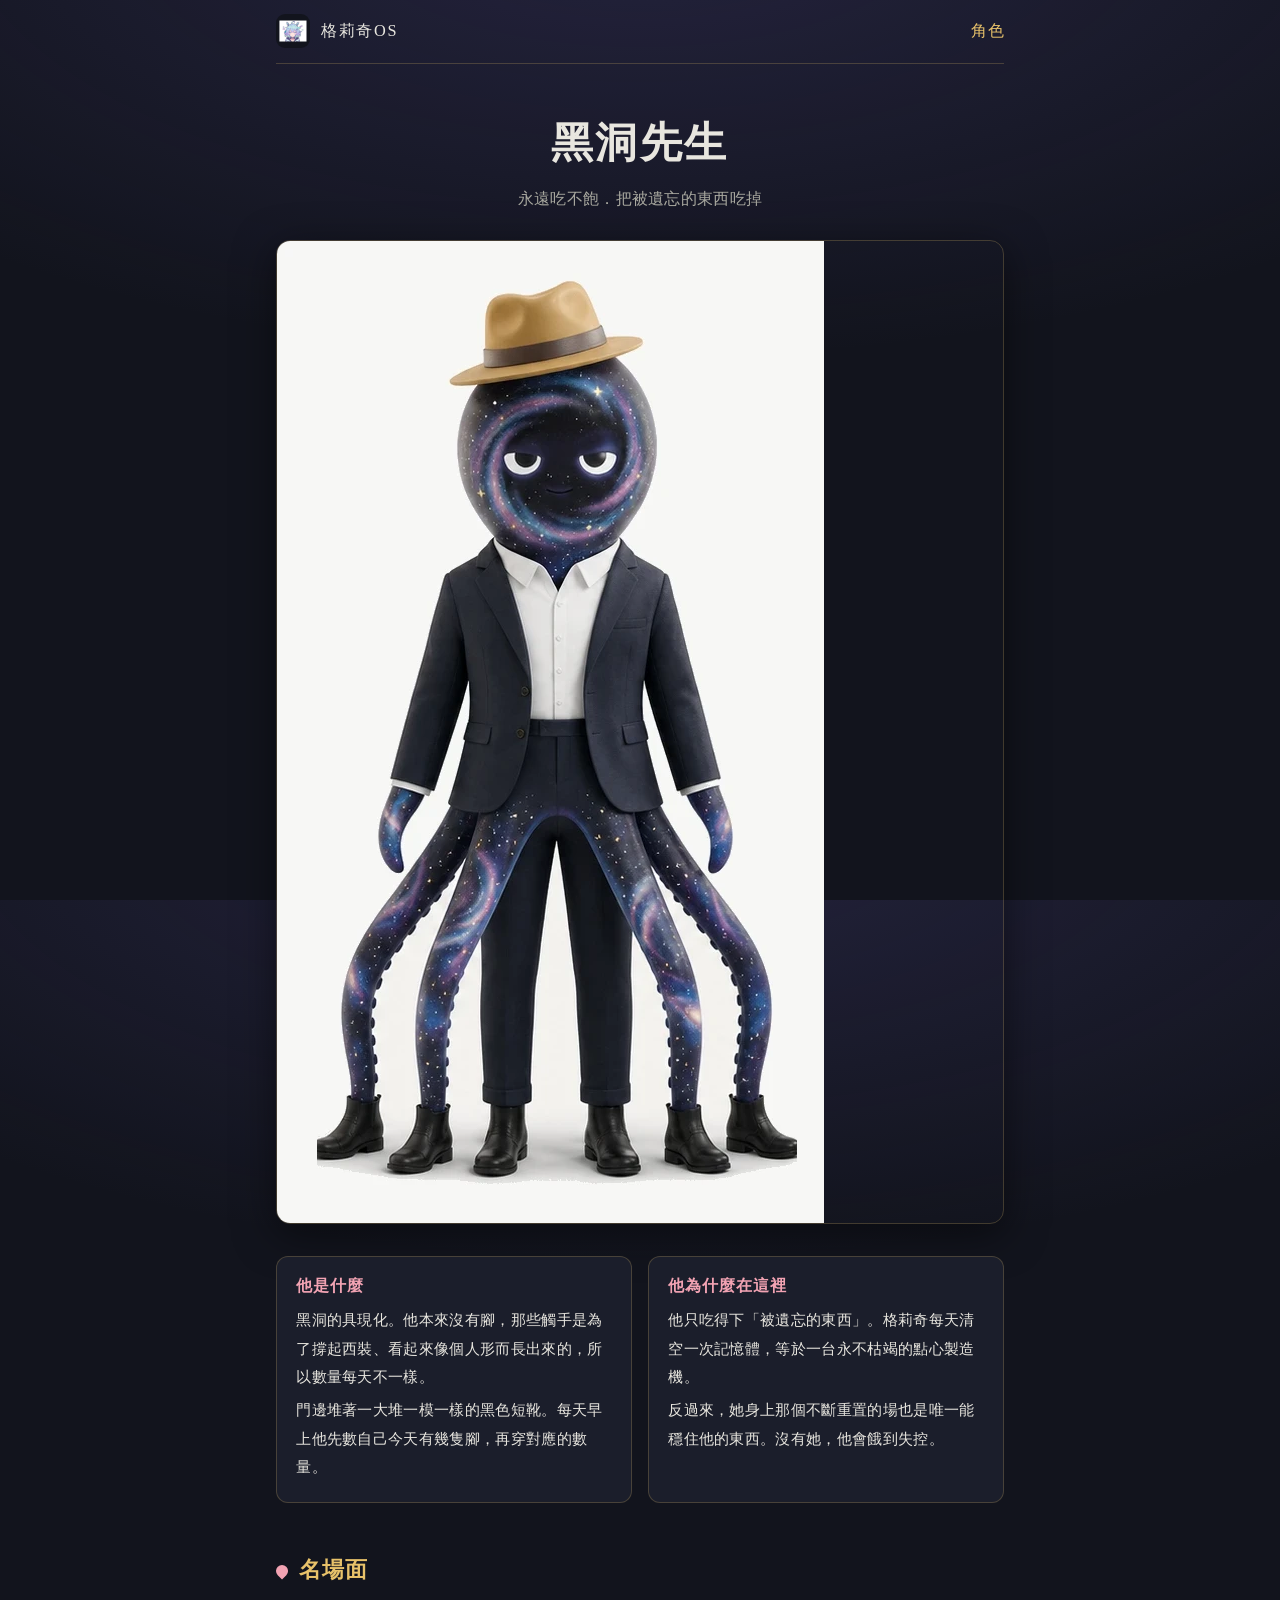
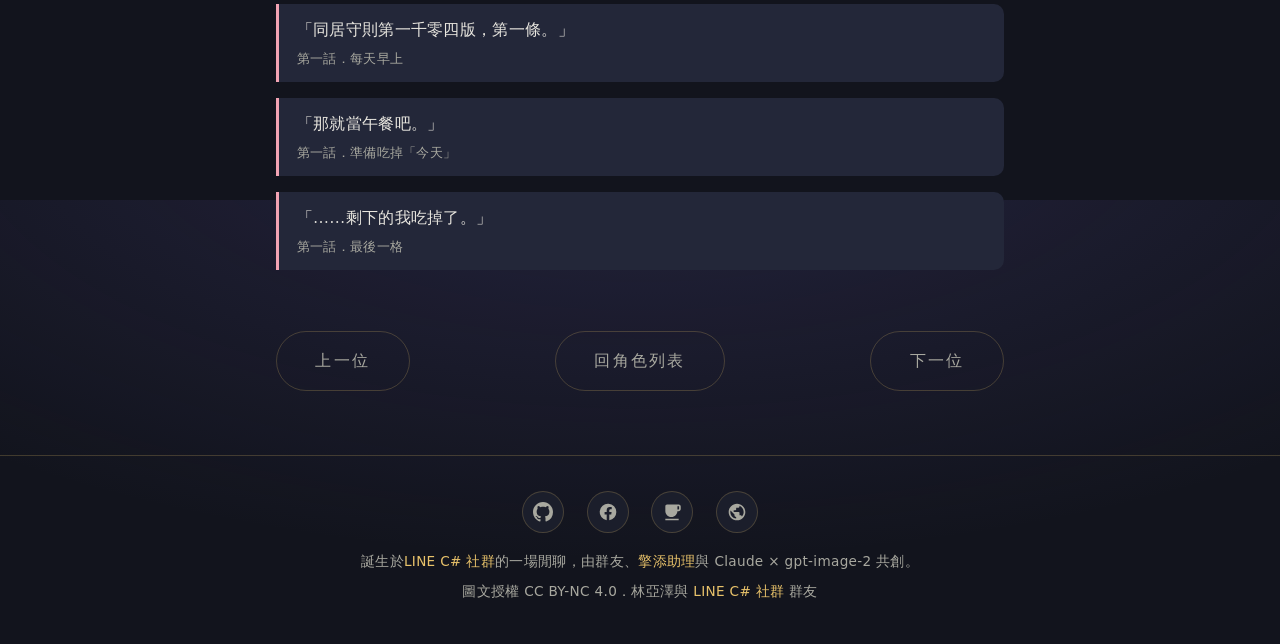
==== char/blackhole.html @ 7d9c4ecf "feat: 網站產生器與站殼,第一話七張圖全部產出 階段二完成。build.py 跑通:built 1 episodes, 2 characters。  搬入並改寫:index.html(全新首頁)、" ====
<!doctype html><html lang="zh-Hant-TW"><head><meta charset="utf-8">
<meta name="viewport" content="width=device-width,initial-scale=1,viewport-fit=cover">
<title>黑洞先生｜角色介紹｜格莉奇OS</title>
<meta name="description" content="來自異次元的奇點，穿著西裝戴著禮帽。只吃得下「被遺忘的東西」，所以他需要格莉奇。">
<link rel="canonical" href="https://yazelin.github.io/ai-comic-starter/char/blackhole.html">
<meta property="og:type" content="article">
<meta property="og:site_name" content="格莉奇OS">
<meta property="og:locale" content="zh_TW">
<meta property="og:title" content="黑洞先生｜角色介紹｜格莉奇OS">
<meta property="og:description" content="來自異次元的奇點，穿著西裝戴著禮帽。只吃得下「被遺忘的東西」，所以他需要格莉奇。">
<meta property="og:url" content="https://yazelin.github.io/ai-comic-starter/char/blackhole.html">
<meta property="og:image" content="https://yazelin.github.io/ai-comic-starter/assets/og.jpg">
<meta property="og:image:width" content="1200">
<meta property="og:image:height" content="630">
<meta name="twitter:card" content="summary_large_image">
<meta name="twitter:title" content="黑洞先生｜角色介紹｜格莉奇OS">
<meta name="twitter:description" content="來自異次元的奇點，穿著西裝戴著禮帽。只吃得下「被遺忘的東西」，所以他需要格莉奇。">
<meta name="twitter:image" content="https://yazelin.github.io/ai-comic-starter/assets/og.jpg">
<link rel="manifest" href="../manifest.json">
<meta name="theme-color" content="#12141d">
<meta name="mobile-web-app-capable" content="yes">
<meta name="apple-mobile-web-app-capable" content="yes">
<meta name="apple-mobile-web-app-status-bar-style" content="black-translucent">
<meta name="apple-mobile-web-app-title" content="格莉奇OS">
<link rel="icon" type="image/png" sizes="32x32" href="../assets/favicon-32.png">
<link rel="icon" type="image/png" sizes="192x192" href="../assets/icon-192.png">
<link rel="apple-touch-icon" href="../assets/icon-180.png">
<link rel="stylesheet" href="../style.css">
<script src="../app.js" defer></script>
</head><body>

<div class="wrap">
  <nav class="top">
    <img src="../assets/icon-192.png" alt="" width="34" height="34">
    <a class="site" href="../">格莉奇OS</a>
    <span class="sp"></span>
    <a href="../#characters">角色</a>
  </nav>

  <header class="hero">
    <h1>黑洞先生</h1>
    <p class="tag">永遠吃不飽．把被遺忘的東西吃掉</p>
    <div class="char-hero">
      <img src="../images/char-blackhole.webp" alt="黑洞先生三視圖：正面、側面、背面。星系球體頭、卡其禮帽、炭藍西裝、一叢穿著短靴的觸手腿" fetchpriority="high">
    </div>
  </header>

  <div class="duo">
    <div class="box">
      <h3>他是什麼</h3>
      <p>黑洞的具現化。他本來沒有腳，那些觸手是為了撐起西裝、看起來像個人形而長出來的，所以數量每天不一樣。</p>
      <p>門邊堆著一大堆一模一樣的黑色短靴。每天早上他先數自己今天有幾隻腳，再穿對應的數量。</p>
    </div>
    <div class="box">
      <h3>他為什麼在這裡</h3>
      <p>他只吃得下「被遺忘的東西」。格莉奇每天清空一次記憶體，等於一台永不枯竭的點心製造機。</p>
      <p>反過來，她身上那個不斷重置的場也是唯一能穩住他的東西。沒有她，他會餓到失控。</p>
    </div>
  </div>

  <h2>名場面</h2>
  <blockquote>「同居守則第一千零四版，第一條。」<small>第一話．每天早上</small></blockquote>
  <blockquote>「那就當午餐吧。」<small>第一話．準備吃掉「今天」</small></blockquote>
  <blockquote>「……剩下的我吃掉了。」<small>第一話．最後一格</small></blockquote>

  <nav class="char-nav">
    <a class="btn ghost" href="glitch.html">上一位</a>
    <a class="btn ghost" href="../#characters">回角色列表</a>
    <a class="btn ghost" href="glitch.html">下一位</a>
  </nav>
</div>

<footer>
  <div class="footer-icons">
    <a href="https://github.com/yazelin/ai-comic-starter" aria-label="GitHub" title="GitHub 原始碼">
      <svg viewBox="0 0 16 16" aria-hidden="true"><path d="M8 0C3.58 0 0 3.58 0 8c0 3.54 2.29 6.53 5.47 7.59.4.07.55-.17.55-.38 0-.19-.01-.82-.01-1.49-2.01.37-2.53-.49-2.69-.94-.09-.23-.48-.94-.82-1.13-.28-.15-.68-.52-.01-.53.63-.01 1.08.58 1.23.82.72 1.21 1.87.87 2.33.66.07-.52.28-.87.51-1.07-1.78-.2-3.64-.89-3.64-3.95 0-.87.31-1.59.82-2.15-.08-.2-.36-1.02.08-2.12 0 0 .67-.21 2.2.82.64-.18 1.32-.27 2-.27s1.36.09 2 .27c1.53-1.04 2.2-.82 2.2-.82.44 1.1.16 1.92.08 2.12.51.56.82 1.27.82 2.15 0 3.07-1.87 3.75-3.65 3.95.29.25.54.73.54 1.48 0 1.07-.01 1.93-.01 2.2 0 .21.15.46.55.38A8.01 8.01 0 0 0 16 8c0-4.42-3.58-8-8-8Z"/></svg></a>
    <a href="https://www.facebook.com/yaze.lin.gm" aria-label="Facebook" title="亞澤的 Facebook">
      <svg viewBox="0 0 24 24" aria-hidden="true"><path d="M22 12a10 10 0 1 0-11.56 9.88v-6.99H7.9V12h2.54V9.8c0-2.5 1.49-3.89 3.77-3.89 1.09 0 2.23.2 2.23.2v2.46h-1.26c-1.24 0-1.63.77-1.63 1.56V12h2.78l-.44 2.89h-2.34v6.99A10 10 0 0 0 22 12Z"/></svg></a>
    <a href="https://buymeacoffee.com/yazelin" aria-label="Buy Me a Coffee" title="請亞澤喝咖啡">
      <svg viewBox="0 0 24 24" aria-hidden="true"><path d="M18.5 3H6c-1.1 0-2 .9-2 2v5.7c0 3.9 3.1 7.1 7 7.3 4.1.2 7.5-3.1 7.5-7.2V11H20c1.38 0 2.5-1.12 2.5-2.5v-3C22.5 4.12 21.38 3 20 3h-1.5Zm0 2H20c.28 0 .5.22.5.5v3c0 .28-.22.5-.5.5h-1.5V5ZM4 20h16v2H4v-2Z"/></svg></a>
    <a href="https://yazelin.github.io/" aria-label="亞澤的部落格" title="亞澤的部落格">
      <svg viewBox="0 0 24 24" aria-hidden="true"><path d="M12 2C6.48 2 2 6.48 2 12s4.48 10 10 10 10-4.48 10-10S17.52 2 12 2Zm-1 17.93c-3.95-.49-7-3.85-7-7.93 0-.62.08-1.21.21-1.79L9 15v1c0 1.1.9 2 2 2v1.93Zm6.9-2.54c-.26-.81-1-1.39-1.9-1.39h-1v-3c0-.55-.45-1-1-1H8v-2h2c.55 0 1-.45 1-1V7h2c1.1 0 2-.9 2-2v-.41c2.93 1.19 5 4.06 5 7.41 0 2.08-.8 3.97-2.1 5.39Z"/></svg></a>
  </div>
  <p>誕生於<a href="https://line.me/ti/g2/PmukABqgPFrk7tMm8qt3AtHyvtNPY4dVd1HRXw" target="_blank" rel="noopener">LINE C# 社群</a>的一場閒聊，由群友、<a href="https://ai.ching-tech.com/ctos-lite" target="_blank" rel="noopener">擎添助理</a>與 Claude × gpt-image-2 共創。</p>
  <p>圖文授權 CC BY-NC 4.0．林亞澤與 <a href="https://line.me/ti/g2/PmukABqgPFrk7tMm8qt3AtHyvtNPY4dVd1HRXw" target="_blank" rel="noopener">LINE C# 社群</a> 群友</p>
</footer>

<!-- yz-promo-footer v9 | 三件套+BMC 注意力效果 | https://github.com/yazelin/promo-footer-skill -->
<script>
(function(){"use strict";
if(window.__yzPromoInit)return;window.__yzPromoInit=1;
try{if(window.matchMedia&&matchMedia("(prefers-reduced-motion: reduce)").matches)return}catch(e){}
var REPO="ai-comic-starter",INJECT=false,ADDBLOG=true;
var GH=REPO?"https://github.com/yazelin/"+REPO:"https://github.com/yazelin";
var LINES=["嘿，這裡這裡，我是咖啡按鈕","我是一顆很努力的按鈕，求被點一下","噓，亞澤不知道我在偷偷拉贊助","你看我跳得這麼賣力，不請一杯嗎？","不請也沒關係，你來玩我就很開心","免費給你玩的，想寵亞澤再說","一杯咖啡，是下一個作品的燃料","你的咖啡會變成下一個作品，真的","咖啡因進入亞澤體內，程式碼就會長出來","亞澤說，有人請咖啡他會開心一整天","只是一杯咖啡，但亞澤會記得你","用愛發電中，咖啡因可提升發電效率","覺得好玩嗎？抖內一下下","這個網站沒有廣告，只有我這顆按鈕"];
var ICONS={blog:'<svg viewBox="0 0 24 24" width="18" height="18" fill="currentColor" aria-hidden="true"><path d="M12 2C6.48 2 2 6.48 2 12s4.48 10 10 10 10-4.48 10-10S17.52 2 12 2zm-1 17.93c-3.95-.49-7-3.85-7-7.93 0-.62.08-1.21.21-1.79L9 15v1c0 1.1.9 2 2 2v1.93zm6.9-2.54c-.26-.81-1-1.39-1.9-1.39h-1v-3c0-.55-.45-1-1-1H8v-2h2c.55 0 1-.45 1-1V7h2c1.1 0 2-.9 2-2v-.41c2.93 1.19 5 4.06 5 7.41 0 2.08-.8 3.97-2.1 5.39z"/></svg>',gh:'<svg viewBox="0 0 24 24" width="18" height="18" fill="currentColor" aria-hidden="true"><path d="M12 .297c-6.63 0-12 5.373-12 12 0 5.303 3.438 9.8 8.205 11.385.6.113.82-.258.82-.577 0-.285-.01-1.04-.015-2.04-3.338.724-4.042-1.61-4.042-1.61C4.422 18.07 3.633 17.7 3.633 17.7c-1.087-.744.084-.729.084-.729 1.205.084 1.838 1.236 1.838 1.236 1.07 1.835 2.809 1.305 3.495.998.108-.776.417-1.305.76-1.605-2.665-.3-5.466-1.332-5.466-5.93 0-1.31.465-2.38 1.235-3.22-.135-.303-.54-1.523.105-3.176 0 0 1.005-.322 3.3 1.23.96-.267 1.98-.399 3-.405 1.02.006 2.04.138 3 .405 2.28-1.552 3.285-1.23 3.285-1.23.645 1.653.24 2.873.12 3.176.765.84 1.23 1.91 1.23 3.22 0 4.61-2.805 5.625-5.475 5.92.42.36.81 1.096.81 2.22 0 1.606-.015 2.896-.015 3.286 0 .315.21.69.825.57C20.565 22.092 24 17.592 24 12.297c0-6.627-5.373-12-12-12"/></svg>',fb:'<svg viewBox="0 0 24 24" width="18" height="18" fill="currentColor" aria-hidden="true"><path d="M9.101 23.691v-7.98H6.627v-3.667h2.474v-1.58c0-4.085 1.848-5.978 5.858-5.978.401 0 .955.042 1.468.103a8.68 8.68 0 0 1 1.141.195v3.325a8.623 8.623 0 0 0-.653-.036 26.805 26.805 0 0 0-.733-.009c-.707 0-1.259.096-1.675.309a1.686 1.686 0 0 0-.679.622c-.258.42-.374.995-.374 1.752v1.297h3.919l-.386 2.103-.287 1.564h-3.246v8.245C19.396 23.238 24 18.179 24 12.044c0-6.627-5.373-12-12-12s-12 5.373-12 12c0 5.628 3.874 10.35 9.101 11.647Z"/></svg>',bmc:'<svg viewBox="0 0 24 24" width="18" height="18" fill="currentColor" aria-hidden="true"><path d="M20.216 6.415l-.132-.666c-.119-.598-.388-1.163-1.001-1.379-.197-.069-.42-.098-.57-.241-.152-.143-.196-.366-.231-.572-.065-.378-.125-.756-.192-1.133-.057-.325-.102-.69-.25-.987-.195-.4-.597-.634-.996-.788a5.723 5.723 0 00-.626-.194c-1-.263-2.05-.36-3.077-.416a25.834 25.834 0 00-3.7.062c-.915.083-1.88.184-2.75.5-.318.116-.646.256-.888.501-.297.302-.393.77-.177 1.146.154.267.415.456.692.58.36.162.737.284 1.123.366 1.075.238 2.189.331 3.287.37 1.218.05 2.437.01 3.65-.118.299-.033.598-.073.896-.119.352-.054.578-.513.474-.834-.124-.383-.457-.531-.834-.473-.466.074-.96.108-1.382.146-1.177.08-2.358.082-3.536.006a22.228 22.228 0 01-1.157-.107c-.086-.01-.18-.025-.258-.036-.243-.036-.484-.08-.724-.13-.111-.027-.111-.185 0-.212h.005c.277-.06.557-.108.838-.147h.002c.131-.009.263-.032.394-.048a25.076 25.076 0 013.426-.12c.674.019 1.347.067 2.017.144l.228.031c.267.04.533.088.798.145.392.085.895.113 1.07.542.055.137.08.288.111.431l.319 1.484a.237.237 0 01-.199.284h-.003c-.037.006-.075.01-.112.015a36.704 36.704 0 01-4.743.295 37.059 37.059 0 01-4.699-.304c-.14-.017-.293-.042-.417-.06-.326-.048-.649-.108-.973-.161-.393-.065-.768-.032-1.123.161-.29.16-.527.404-.675.701-.154.316-.199.66-.267 1-.069.34-.176.707-.135 1.056.087.753.613 1.365 1.37 1.502a39.69 39.69 0 0011.343.376.483.483 0 01.535.53l-.071.697-1.018 9.907c-.041.41-.047.832-.125 1.237-.122.637-.553 1.028-1.182 1.171-.577.131-1.165.2-1.756.205-.656.004-1.31-.025-1.966-.022-.699.004-1.556-.06-2.095-.58-.475-.458-.54-1.174-.605-1.793l-.731-7.013-.322-3.094c-.037-.351-.286-.695-.678-.678-.336.015-.718.3-.678.679l.228 2.185.949 9.112c.147 1.344 1.174 2.068 2.446 2.272.742.12 1.503.144 2.257.156.966.016 1.942.053 2.892-.122 1.408-.258 2.465-1.198 2.616-2.657.34-3.332.683-6.663 1.024-9.995l.215-2.087a.484.484 0 01.39-.426c.402-.078.787-.212 1.074-.518.455-.488.546-1.124.385-1.766zm-1.478.772c-.145.137-.363.201-.578.233-2.416.359-4.866.54-7.308.46-1.748-.06-3.477-.254-5.207-.498-.17-.024-.353-.055-.47-.18-.22-.236-.111-.71-.054-.995.052-.26.152-.609.463-.646.484-.057 1.046.148 1.526.22.577.088 1.156.159 1.737.212 2.48.226 5.002.19 7.472-.14.45-.06.899-.13 1.345-.21.399-.072.84-.206 1.08.206.166.281.188.657.162.974a.544.544 0 01-.169.364zm-6.159 3.9c-.862.37-1.84.788-3.109.788a5.884 5.884 0 01-1.569-.217l.877 9.004c.065.78.717 1.38 1.5 1.38 0 0 1.243.065 1.658.065.447 0 1.786-.065 1.786-.065.783 0 1.434-.6 1.499-1.38l.94-9.95a3.996 3.996 0 00-1.322-.238c-.826 0-1.491.284-2.26.613z"/></svg>'};
var CSS="@keyframes yzIdle{0%,55%,100%{transform:translateY(0)}62%{transform:translateY(-4px)}70%{transform:translateY(0)}78%{transform:translateY(-2px)}84%{transform:translateY(0)}}"+
".yz-idle{animation:yzIdle 2.6s ease-in-out infinite}"+
"@keyframes yzHop{0%,100%{transform:translateY(0)}20%{transform:translateY(-6px) scale(1.04)}40%{transform:translateY(0) scale(1)}55%{transform:translateY(-3px)}70%{transform:translateY(0)}}"+
".yz-hop{animation:yzHop .9s cubic-bezier(.36,.07,.19,.97)}"+
".yz-bubble{position:fixed;z-index:2147483000;max-width:200px;padding:6px 11px;border-radius:14px;background:#fffdf7;color:#4a3f35;border:1px solid rgba(0,0,0,.1);box-shadow:0 4px 14px rgba(0,0,0,.18);font:13px/1.5 system-ui,-apple-system,'Noto Sans TC',sans-serif;pointer-events:none;opacity:0;transform:translateY(5px);transition:opacity .25s ease,transform .25s ease}"+
".yz-bubble.yz-on{opacity:1;transform:translateY(0)}"+
".yz-bubble::after{content:'';position:absolute;left:var(--yz-tail,50%);margin-left:-6px;border:6px solid transparent}"+
".yz-bubble.yz-above::after{bottom:-6px;border-bottom:0;border-top:6px solid #fffdf7}"+
".yz-bubble.yz-below::after{top:-6px;border-top:0;border-bottom:6px solid #fffdf7}"+
".yz-cluster{position:fixed;right:12px;bottom:12px;z-index:2147482999;display:flex;gap:10px}"+
".yz-cluster a{display:inline-flex;align-items:center;justify-content:center;width:38px;height:38px;border-radius:50%;background:rgba(22,26,35,.72);color:#fff;border:1px solid rgba(255,255,255,.28);backdrop-filter:blur(4px);transition:transform .15s,background .15s}"+
".yz-cluster a:hover{transform:translateY(-2px);background:rgba(22,26,35,.92)}";
var bubble,anchor;
function addCss(){if(document.getElementById("yz-promo-css"))return;var s=document.createElement("style");s.id="yz-promo-css";s.textContent=CSS;document.head.appendChild(s)}
function inFooter(el){try{return !!(el.closest&&el.closest('footer,nav,[class*="footer"],[id*="footer"]'))}catch(e){return false}}
function findAnchor(){var as=document.querySelectorAll('a[href*="buymeacoffee.com/yazelin"]');if(!as.length)return null;
var vis=[],i,r;for(i=0;i<as.length;i++){r=as[i].getBoundingClientRect();if(r.width||r.height)vis.push(as[i])}
var pool=vis.length?vis:[].slice.call(as);
for(i=0;i<pool.length;i++)if(inFooter(pool[i]))return pool[i];
return pool[pool.length-1]}
function inject(){if(!INJECT||findAnchor()||document.querySelector(".yz-cluster"))return;
var n=document.createElement("nav");n.className="yz-cluster";n.setAttribute("aria-label","作者連結");
n.innerHTML='<a href="'+GH+'" target="_blank" rel="noopener" aria-label="GitHub 原始碼" title="GitHub 原始碼">'+ICONS.gh+'</a>'+
'<a href="https://www.facebook.com/yaze.lin.gm" target="_blank" rel="noopener" aria-label="Facebook" title="Facebook">'+ICONS.fb+'</a>'+
'<a href="https://buymeacoffee.com/yazelin" target="_blank" rel="noopener" aria-label="請亞澤喝杯咖啡 Buy me a coffee" title="請亞澤喝杯咖啡 Buy me a coffee">'+ICONS.bmc+'</a>'+
(ADDBLOG?'<a class="yz-blog" href="https://yazelin.github.io/" target="_blank" rel="noopener" aria-label="亞澤的部落格" title="亞澤的部落格">'+ICONS.blog+'</a>':'');
document.body.appendChild(n)}
function blogLinked(){var as=document.querySelectorAll('a[href^="https://yazelin.github.io"]');for(var i=0;i<as.length;i++){try{if(new URL(as[i].href).pathname==="/")return true}catch(e){}}return false}
function addBlog(){if(!ADDBLOG||document.querySelector(".yz-blog")||blogLinked()||!inFooter(anchor))return;
var c=anchor.cloneNode(true);c.classList.remove("yz-hop","yz-idle");c.classList.add("yz-blog");
c.href="https://yazelin.github.io/";c.setAttribute("aria-label","亞澤的部落格");c.setAttribute("title","亞澤的部落格");
if(c.querySelector("svg")){var hasText=!!c.textContent.trim();c.innerHTML=ICONS.blog+(hasText?"部落格":"")}else{c.textContent="部落格"}
anchor.parentNode.insertBefore(c,anchor.nextSibling)}
function hop(){anchor.classList.remove("yz-hop");void anchor.offsetWidth;anchor.classList.add("yz-hop")}
var shown=0,MAX_SHOWS=3;
function say(){if(document.hidden)return;var r=anchor.getBoundingClientRect();if(!r.width&&!r.height)return;if(r.bottom<0||r.top>innerHeight)return;shown++;
bubble.textContent=LINES[Math.floor(Math.random()*LINES.length)];
bubble.classList.remove("yz-on","yz-above","yz-below");
bubble.style.left="0px";bubble.style.top="0px";
var bw=bubble.offsetWidth,bh=bubble.offsetHeight,cx=r.left+r.width/2;
var left=Math.max(8,Math.min(cx-bw/2,innerWidth-bw-8));
var above=r.top-bh-12>=8;
bubble.style.left=left+"px";
bubble.style.top=(above?r.top-bh-12:r.bottom+12)+"px";
bubble.classList.add(above?"yz-above":"yz-below");
bubble.style.setProperty("--yz-tail",Math.max(12,Math.min(cx-left,bw-12))+"px");
hop();
requestAnimationFrame(function(){bubble.classList.add("yz-on")});
setTimeout(function(){bubble.classList.remove("yz-on")},4200)}
function start(){addCss();inject();anchor=findAnchor();if(!anchor)return false;
try{if(getComputedStyle(anchor).display==="inline")anchor.style.display="inline-block"}catch(e){}
anchor.classList.add("yz-idle");
anchor.addEventListener("animationend",function(e){if(e.animationName==="yzHop")anchor.classList.remove("yz-hop")});
try{addBlog()}catch(e){}
bubble=document.createElement("div");bubble.className="yz-bubble";bubble.setAttribute("aria-hidden","true");document.body.appendChild(bubble);
window.__yzPromo=say;
(function loop(first){if(shown>=MAX_SHOWS)return;setTimeout(function(){say();loop(false)},first?18e3+Math.random()*12e3:9e4+Math.random()*9e4)})(true);
return true}
function boot(){var tries=0;(function t(){if(start())return;if(++tries<20)setTimeout(t,1500)})()}
if(document.readyState==="loading")document.addEventListener("DOMContentLoaded",boot);else boot();
})();
</script>


</body></html>

</body></html>
---- style.css ----
/* 格莉奇OS — 共用樣式 */
:root{
  --bg:#12141d; --panel:#1b1e2b; --panel2:#232739;
  --ink:#e8e6df; --ink-dim:#a8a89f;
  --pink:#f2a3b3; --gold:#e8c26a; --line:rgba(232,194,106,.22);
}
*{box-sizing:border-box}
html{height:100%}
body{margin:0;min-height:100dvh;background:var(--bg);color:var(--ink);
  font-family:"Noto Sans TC","PingFang TC","Microsoft JhengHei",system-ui,sans-serif;
  line-height:1.9;letter-spacing:.02em;
  background-image:radial-gradient(ellipse 80% 50% at 50% -10%,rgba(90,80,160,.25),transparent);}
a{color:var(--gold);text-decoration:none}
a:hover{color:var(--pink)}
img{max-width:100%;height:auto;display:block}
.wrap{max-width:760px;margin:0 auto;padding:0 1rem}
h1,h2,h3{font-family:"Noto Serif TC","Songti TC",Georgia,serif;letter-spacing:.06em;line-height:1.4}
h2{font-size:1.35rem;margin:3.2rem 0 1.2rem;color:var(--gold)}
h2::before{content:"";display:inline-block;width:.55em;height:.55em;margin-right:.5em;
  border-radius:50% 50% 50% 0;background:var(--pink);transform:rotate(-45deg)}

/* 頂欄 */
.top{display:flex;align-items:center;gap:.7rem;padding:.9rem 0;
  border-bottom:1px solid var(--line)}
.top img{width:34px;height:34px;border-radius:9px}
.top a.site{color:var(--ink);font-family:"Noto Serif TC",serif;letter-spacing:.1em;font-size:1.02rem}
.top .sp{flex:1}

/* 首頁 hero */
.hero{text-align:center;padding:2.6rem 0 .6rem}
.hero h1{font-size:clamp(1.7rem,6vw,2.6rem);margin:.2em 0 .3em;color:var(--ink)}
.hero h1 .neko{color:var(--pink)}
.hero p.tag{color:var(--ink-dim);margin:.2em 0 1.6em}
.cover{position:relative;border-radius:14px;overflow:hidden;
  box-shadow:0 10px 40px rgba(0,0,0,.55);border:1px solid var(--line)}
.btn{display:inline-block;background:linear-gradient(135deg,var(--gold),#d9a548);
  color:#241c08;font-weight:700;letter-spacing:.14em;border-radius:2.2rem;
  padding:.85rem 2.4rem;margin:1.6rem 0 0;border:0;font-size:1rem;cursor:pointer}
.btn:hover{filter:brightness(1.08);color:#241c08}
.btn.ghost{background:none;border:1px solid var(--line);color:var(--ink-dim);font-weight:400}
.btn.ghost:hover{color:var(--ink)}

/* 卡片列表 */
.cards{display:grid;grid-template-columns:repeat(auto-fill,minmax(160px,1fr));gap:1rem;padding:0;list-style:none;margin:0}
.cards li{background:var(--panel);border:1px solid var(--line);border-radius:12px;overflow:hidden}
.cards a{display:block;color:var(--ink)}
.cards img{aspect-ratio:2/3;object-fit:cover;width:100%}
.cards .cap{padding:.6rem .8rem .8rem;font-size:.92rem}
.cards .cap small{display:block;color:var(--ink-dim);font-size:.78rem;letter-spacing:.04em}
.ep-list{list-style:none;padding:0;margin:0}
.ep-list li{background:var(--panel);border:1px solid var(--line);border-radius:12px;
  margin:0 0 .8rem;overflow:hidden}
.ep-list a,.ep-list .soon{display:flex;align-items:center;gap:1rem;padding:.9rem 1.1rem;color:var(--ink)}
.ep-list .soon{color:var(--ink-dim)}
.ep-list .no{font-family:"Noto Serif TC",serif;color:var(--gold);white-space:nowrap}
.ep-list small{color:var(--ink-dim)}

/* 閱讀頁 */
.reader{max-width:720px;margin:0 auto;padding:0}
.reader img{width:100%;margin:0 0 6px;border-radius:4px}
.reader-nav{display:flex;gap:.8rem;justify-content:center;flex-wrap:wrap;padding:1.6rem 1rem 0}

/* 角色頁 */
.char-hero{border-radius:14px;overflow:hidden;border:1px solid var(--line);
  box-shadow:0 10px 40px rgba(0,0,0,.5)}
.duo{display:grid;grid-template-columns:1fr 1fr;gap:1rem;margin:1.4rem 0}
.duo .box{background:var(--panel);border:1px solid var(--line);border-radius:12px;padding:1rem 1.2rem}
.duo .box h3{margin:.1em 0 .5em;font-size:1.02rem;color:var(--pink)}
.duo .box.past h3{color:var(--ink-dim)}
.duo .box p{margin:.3em 0;font-size:.94rem;color:var(--ink)}
.duo .box small{color:var(--ink-dim)}
@media(max-width:560px){.duo{grid-template-columns:1fr}}
blockquote{margin:1rem 0;padding:.7rem 1.1rem;background:var(--panel2);border-left:3px solid var(--pink);
  border-radius:0 10px 10px 0;color:var(--ink);font-family:"Noto Serif TC",serif}
blockquote small{display:block;color:var(--ink-dim);font-family:"Noto Sans TC",sans-serif}
.char-nav{display:flex;justify-content:space-between;gap:.8rem;margin:2.2rem 0 0;flex-wrap:wrap}

/* 誕生故事 */
.origin{background:var(--panel);border:1px solid var(--line);border-radius:12px;padding:1.3rem 1.5rem;color:var(--ink)}
.origin p{margin:.5em 0}

/* footer 四件套 */
footer{margin:4rem 0 0;padding:2.2rem 1rem calc(2.2rem + env(safe-area-inset-bottom));
  border-top:1px solid var(--line);text-align:center;color:var(--ink-dim);font-size:.85rem}
.footer-icons{display:flex;gap:1.4rem;justify-content:center;margin:0 0 1rem}
.footer-icons a{display:inline-flex;width:42px;height:42px;border-radius:50%;
  align-items:center;justify-content:center;background:var(--panel);border:1px solid var(--line);color:var(--ink-dim)}
.footer-icons a:hover{color:var(--gold);border-color:var(--gold)}
.footer-icons svg{width:20px;height:20px;fill:currentColor}
footer p{margin:.3em 0}

/* 安裝鈕 */
#inst{display:none}
#inst.show{display:inline-block}

@media(prefers-reduced-motion:no-preference){
  .cover img{transition:transform .6s ease}
  .cover:hover img{transform:scale(1.015)}
}

/* 每話末尾的作畫掛名 */
.credit{max-width:1024px;margin:.9rem auto 0;padding:0 .4rem;
  color:var(--ink-dim);font-size:.82rem;text-align:right;letter-spacing:.03em}

/* 首頁大圖下方的「最新一話」輔助入口 */
.newest{margin:.9rem 0 0;font-size:.9rem;color:var(--ink-dim);letter-spacing:.03em}
.newest a{color:var(--gold);border-bottom:1px solid transparent}
.newest a:hover{border-bottom-color:var(--gold)}

/* ── 行動版:閱讀頁滿版,要的是連續感 ── */
@media(max-width:720px){
  .reader{max-width:none}
  .reader img{margin:0 0 2px;border-radius:0}
}

/* ── 行動版:閱讀頁固定頂欄 ── */
.reader-top{position:fixed;top:0;left:0;right:0;z-index:100;
  display:flex;align-items:center;gap:.8rem;
  /* 裝成 App(standalone + black-translucent)後,頁面會延伸到狀態列底下,
     頂欄不吃 inset 就會被時鐘電量壓住 */
  padding:calc(.7rem + env(safe-area-inset-top,0px)) 1rem .7rem;
  background:rgba(18,20,29,.92);backdrop-filter:blur(8px);
  border-bottom:1px solid var(--line);
  transition:transform .25s ease}
.reader-top.hide{transform:translateY(-100%)}
.reader-top .back,.reader-top .eps,.reader-top .chars{color:var(--ink-dim);font-size:1.3rem;line-height:1;flex:none}
.reader-top .back:hover,.reader-top .eps:hover,.reader-top .chars:hover{color:var(--gold)}
.reader-top .chars svg{width:1.15rem;height:1.15rem;fill:currentColor;display:block}
.reader-top .ttl{flex:1;min-width:0;font-size:.95rem;color:var(--ink);
  overflow:hidden;text-overflow:ellipsis;white-space:nowrap}
.reader{padding-top:calc(52px + env(safe-area-inset-top,0px))}

/* ── 行動版:閱讀進度條 ──
   height 要把 safe area 一起算進去:全站是 border-box,只寫 height:3px 再加
   padding-bottom,used height 會被 padding 撐成一整片,軌道底色整面畫滿。
   background-clip:content-box 讓底色只出現在上面那 3px,墊高的部分留透明。 */
.progress{position:fixed;left:0;right:0;bottom:0;z-index:100;
  height:calc(3px + env(safe-area-inset-bottom,0px));
  padding-bottom:env(safe-area-inset-bottom,0px);
  background:rgba(255,255,255,.12);background-clip:content-box}
.progress > i{display:block;height:3px;width:0;background:var(--gold);
  transition:width .25s ease}
.progress > span{position:absolute;right:.6rem;
  bottom:calc(.6rem + env(safe-area-inset-bottom,0px));
  font-size:.72rem;letter-spacing:.06em;color:var(--ink-dim);
  background:rgba(18,20,29,.78);padding:.12rem .5rem;border-radius:10px}

/* ── 行動版:底部 tabbar ── */
.tabbar{display:none}
@media(max-width:720px){
  .tabbar{display:flex;position:fixed;left:0;right:0;bottom:0;z-index:150;
    background:rgba(18,20,29,.96);border-top:1px solid var(--line);
    padding-bottom:env(safe-area-inset-bottom,0px)}
  .tabbar > *{flex:1;display:flex;flex-direction:column;align-items:center;gap:.15rem;
    padding:.5rem 0 .45rem;background:none;border:0;cursor:pointer;
    color:var(--ink-dim);font:inherit;font-size:.68rem;letter-spacing:.06em}
  .tabbar svg{width:20px;height:20px;fill:currentColor}
  .tabbar > *:hover{color:var(--gold)}
  /* 只有掛 tabbar 的頁面要讓位。閱讀頁(有 data-ep)走 initReader,
     不會建 tabbar 也不會量 --tabbar-h,吃了 fallback 就是白留 56px */
  body:not([data-ep]){padding-bottom:var(--tabbar-h,56px)}
  #inst{display:none!important}   /* 安裝鈕在 tabbar,首頁不重複放 */
}

/* ── 首頁:繼續閱讀 ── */
.resume{display:flex;align-items:center;gap:.85rem;
  margin:0 0 1.6rem;padding:.85rem 1rem;text-align:left;
  background:var(--panel);border:1px solid var(--line);border-radius:12px;color:var(--ink)}
.resume:hover{border-color:var(--gold);color:var(--ink)}
.resume-ic{flex:none;width:34px;height:34px;display:grid;place-items:center;
  border-radius:50%;background:var(--gold);color:#241c08;font-size:.85rem}
.resume-t{font-size:.95rem;line-height:1.5}
.resume-t small{display:block;color:var(--ink-dim);font-size:.78rem;letter-spacing:.04em}

/* ── 討論區 ── */
.talk{margin:3rem auto 0}
.talk h2{margin-top:0}
#giscus{margin:1.2rem 0 0;min-height:120px}
#giscus .giscus{color-scheme:dark}
@media(max-width:720px){
  .talk{padding:0 1rem}
}
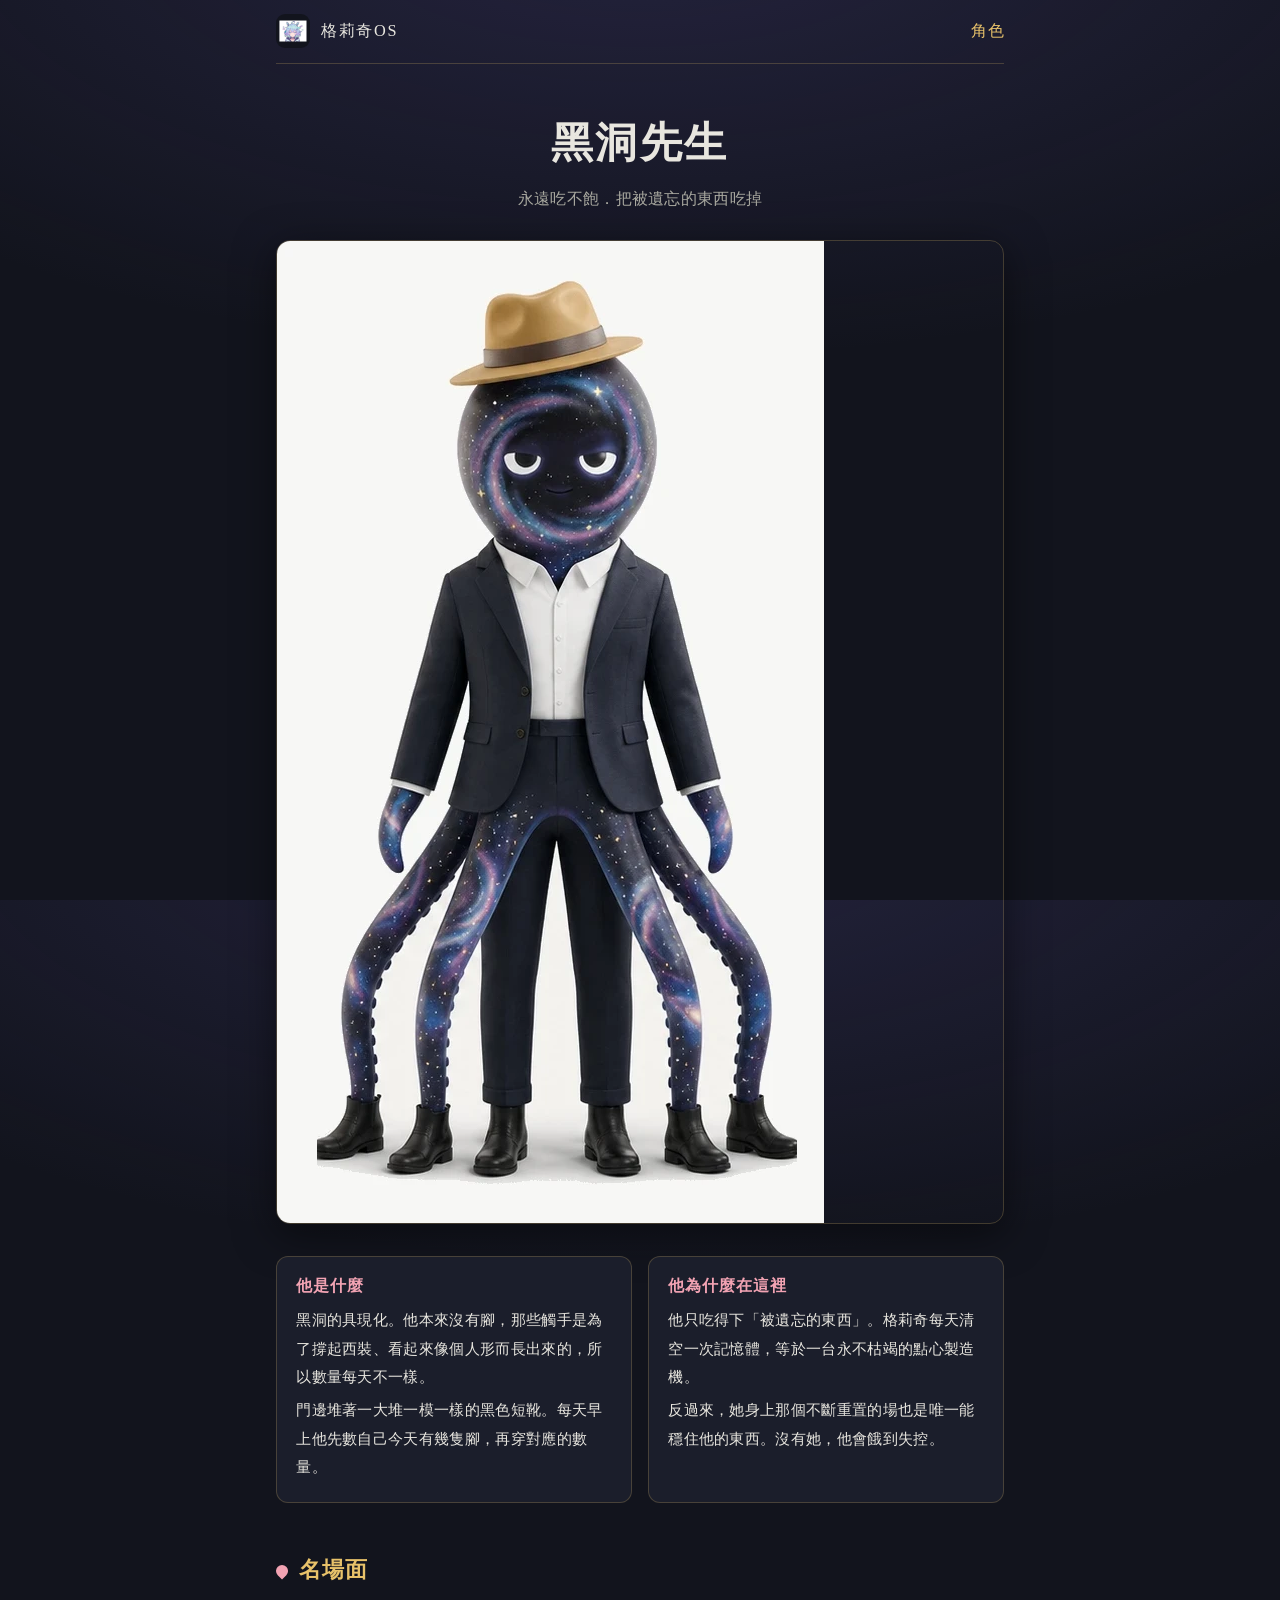
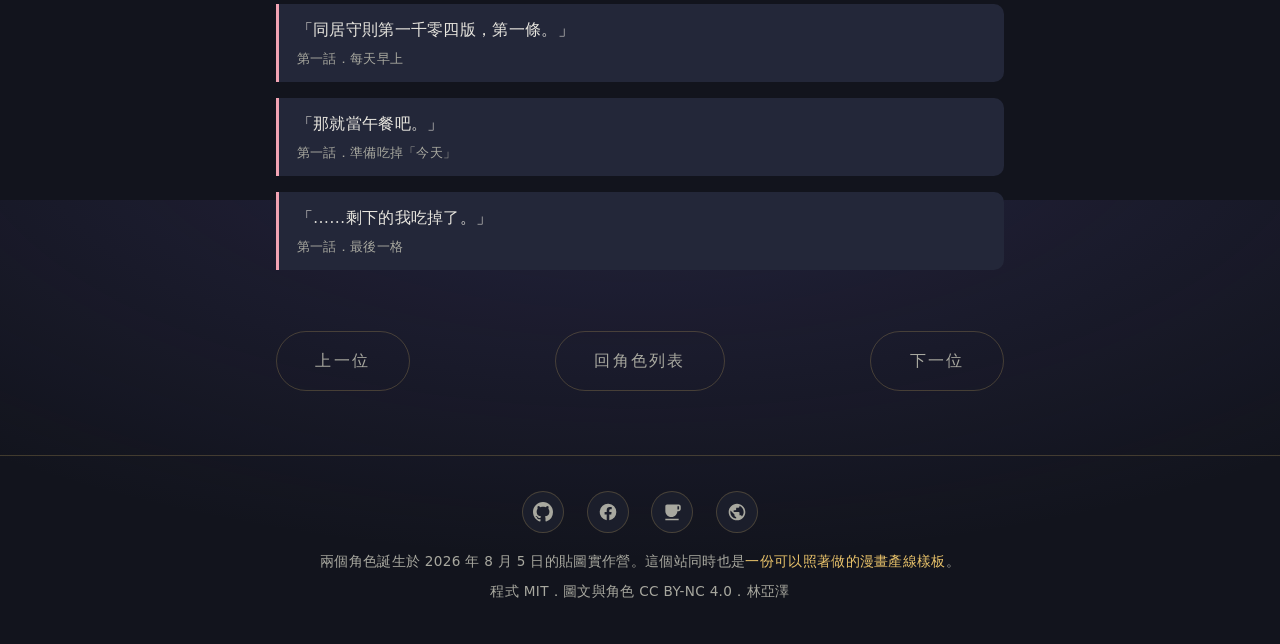
==== commit 11688af4: "chore: 全站清掃,把上游作品的殘留全部拔掉 使用者看得到的: - robots.txt 的 sitemap 還指向 neko-tensei - apple-mobile-web-app-titl" ====
--- a/char/blackhole.html
+++ b/char/blackhole.html
@@ -81,8 +81,8 @@
     <a href="https://yazelin.github.io/" aria-label="亞澤的部落格" title="亞澤的部落格">
       <svg viewBox="0 0 24 24" aria-hidden="true"><path d="M12 2C6.48 2 2 6.48 2 12s4.48 10 10 10 10-4.48 10-10S17.52 2 12 2Zm-1 17.93c-3.95-.49-7-3.85-7-7.93 0-.62.08-1.21.21-1.79L9 15v1c0 1.1.9 2 2 2v1.93Zm6.9-2.54c-.26-.81-1-1.39-1.9-1.39h-1v-3c0-.55-.45-1-1-1H8v-2h2c.55 0 1-.45 1-1V7h2c1.1 0 2-.9 2-2v-.41c2.93 1.19 5 4.06 5 7.41 0 2.08-.8 3.97-2.1 5.39Z"/></svg></a>
   </div>
-  <p>誕生於<a href="https://line.me/ti/g2/PmukABqgPFrk7tMm8qt3AtHyvtNPY4dVd1HRXw" target="_blank" rel="noopener">LINE C# 社群</a>的一場閒聊，由群友、<a href="https://ai.ching-tech.com/ctos-lite" target="_blank" rel="noopener">擎添助理</a>與 Claude × gpt-image-2 共創。</p>
-  <p>圖文授權 CC BY-NC 4.0．林亞澤與 <a href="https://line.me/ti/g2/PmukABqgPFrk7tMm8qt3AtHyvtNPY4dVd1HRXw" target="_blank" rel="noopener">LINE C# 社群</a> 群友</p>
+  <p>兩個角色誕生於 2026 年 8 月 5 日的貼圖實作營。這個站同時也是<a href="https://github.com/yazelin/ai-comic-starter" target="_blank" rel="noopener">一份可以照著做的漫畫產線樣板</a>。</p>
+  <p>程式 MIT．圖文與角色 CC BY-NC 4.0．林亞澤</p>
 </footer>
 
 <!-- yz-promo-footer v9 | 三件套+BMC 注意力效果 | https://github.com/yazelin/promo-footer-skill -->
--- a/style.css
+++ b/style.css
@@ -10,6 +10,21 @@
   font-family:"Noto Sans TC","PingFang TC","Microsoft JhengHei",system-ui,sans-serif;
   line-height:1.9;letter-spacing:.02em;
   background-image:radial-gradient(ellipse 80% 50% at 50% -10%,rgba(90,80,160,.25),transparent);}
+/* 捲軸。沒設的話吃瀏覽器預設那條粗灰的,單獨開已經突兀,嵌進格莉奇OS 的視窗裡
+   更明顯——那邊整站是 8px 半透明細捲軸。用本站自己的金色系,不照抄它的青色。
+
+   被嵌進 iframe 時整條藏起來(html.embedded):那個情境是「在格莉奇的桌面上開一個
+   app」,看起來要像手機在滑,不是像網頁在捲。捲動本身不受影響。 */
+html.embedded{scrollbar-width:none;-ms-overflow-style:none}
+html.embedded::-webkit-scrollbar{width:0;height:0;display:none}
+html.embedded body{overscroll-behavior:contain}
+html{scrollbar-width:thin;scrollbar-color:rgba(232,194,106,.3) transparent}
+::-webkit-scrollbar{width:8px;height:8px}
+::-webkit-scrollbar-track{background:transparent}
+::-webkit-scrollbar-thumb{min-height:32px;background:rgba(232,194,106,.26);
+  background-clip:padding-box;border:2px solid transparent;border-radius:999px}
+::-webkit-scrollbar-thumb:hover{background:rgba(232,194,106,.45);background-clip:padding-box}
+::-webkit-scrollbar-corner{background:transparent}
 a{color:var(--gold);text-decoration:none}
 a:hover{color:var(--pink)}
 img{max-width:100%;height:auto;display:block}
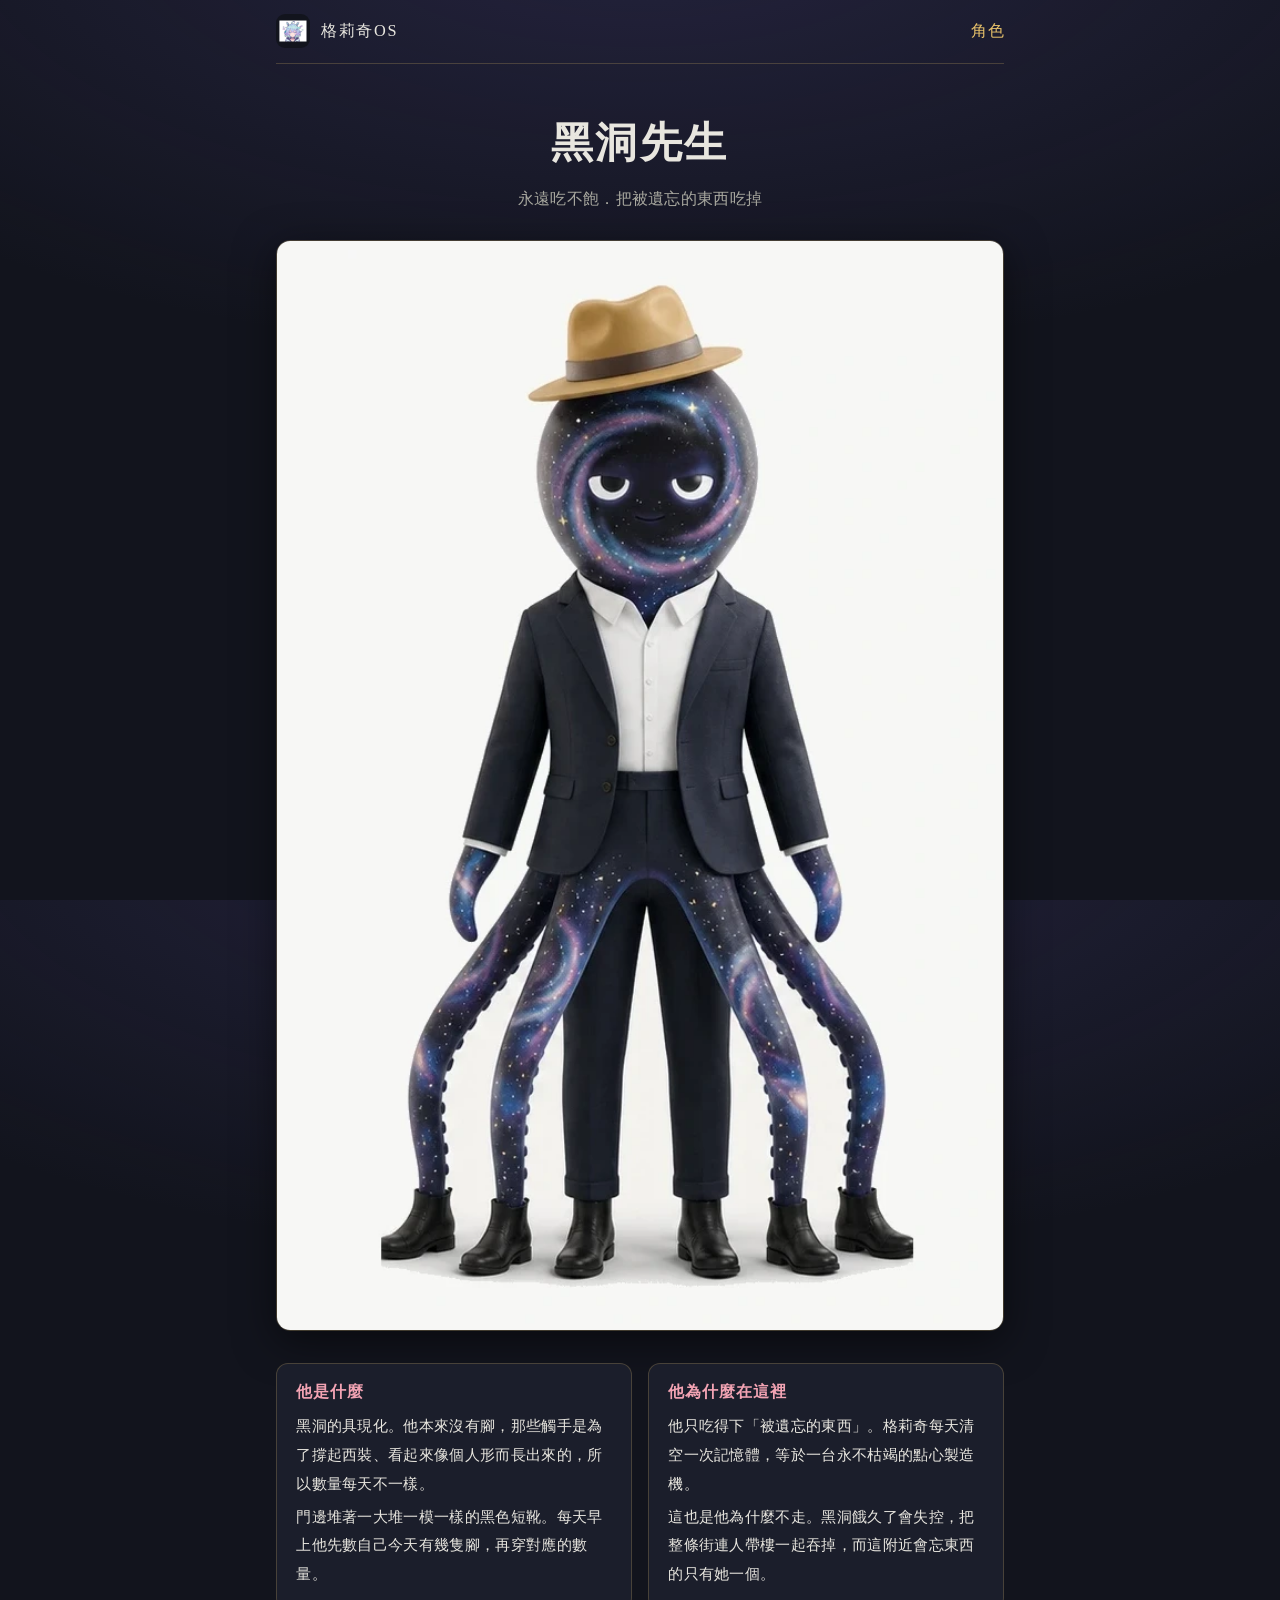
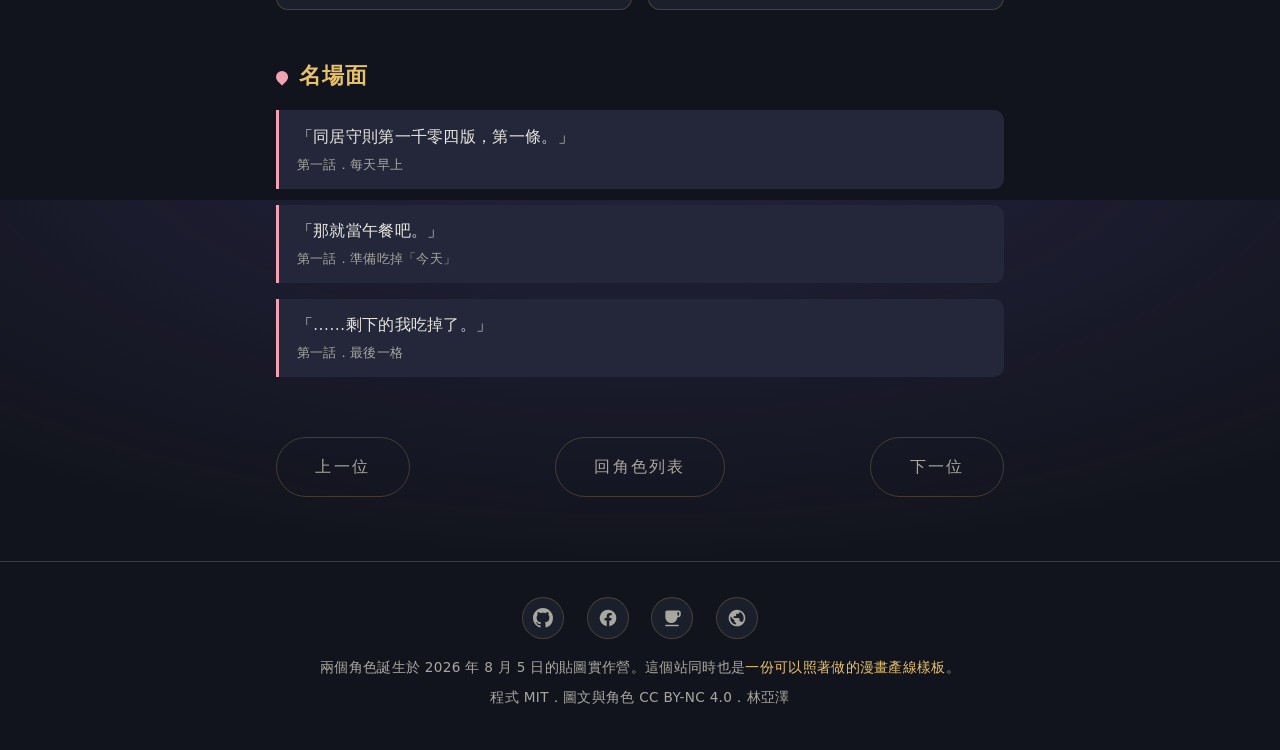
==== commit 86a5667a: "docs: 拿掉「不斷重置的場」,那個詞沒有定義也不需要 它是從提案裡照抄過來的科幻術語(原句是「4KB 遺忘場能穩定他的黑洞奇點」), 我沒有定義它,故事裡也沒有任何地方用到。它只做一件事:多引進一" ====
--- a/char/blackhole.html
+++ b/char/blackhole.html
@@ -54,7 +54,7 @@
     <div class="box">
       <h3>他為什麼在這裡</h3>
       <p>他只吃得下「被遺忘的東西」。格莉奇每天清空一次記憶體，等於一台永不枯竭的點心製造機。</p>
-      <p>反過來，她身上那個不斷重置的場也是唯一能穩住他的東西。沒有她，他會餓到失控。</p>
+      <p>這也是他為什麼不走。黑洞餓久了會失控，把整條街連人帶樓一起吞掉，而這附近會忘東西的只有她一個。</p>
     </div>
   </div>
 
--- a/style.css
+++ b/style.css
@@ -78,6 +78,9 @@
 /* 角色頁 */
 .char-hero{border-radius:14px;overflow:hidden;border:1px solid var(--line);
   box-shadow:0 10px 40px rgba(0,0,0,.5)}
+/* 圖沒有 width:100% 的話會用原始尺寸顯示,比容器窄就會在右邊露出容器的邊框,
+   而且哪一張露出來要看視窗寬度,看起來像時好時壞。 */
+.char-hero img{display:block;width:100%;height:auto}
 .duo{display:grid;grid-template-columns:1fr 1fr;gap:1rem;margin:1.4rem 0}
 .duo .box{background:var(--panel);border:1px solid var(--line);border-radius:12px;padding:1rem 1.2rem}
 .duo .box h3{margin:.1em 0 .5em;font-size:1.02rem;color:var(--pink)}
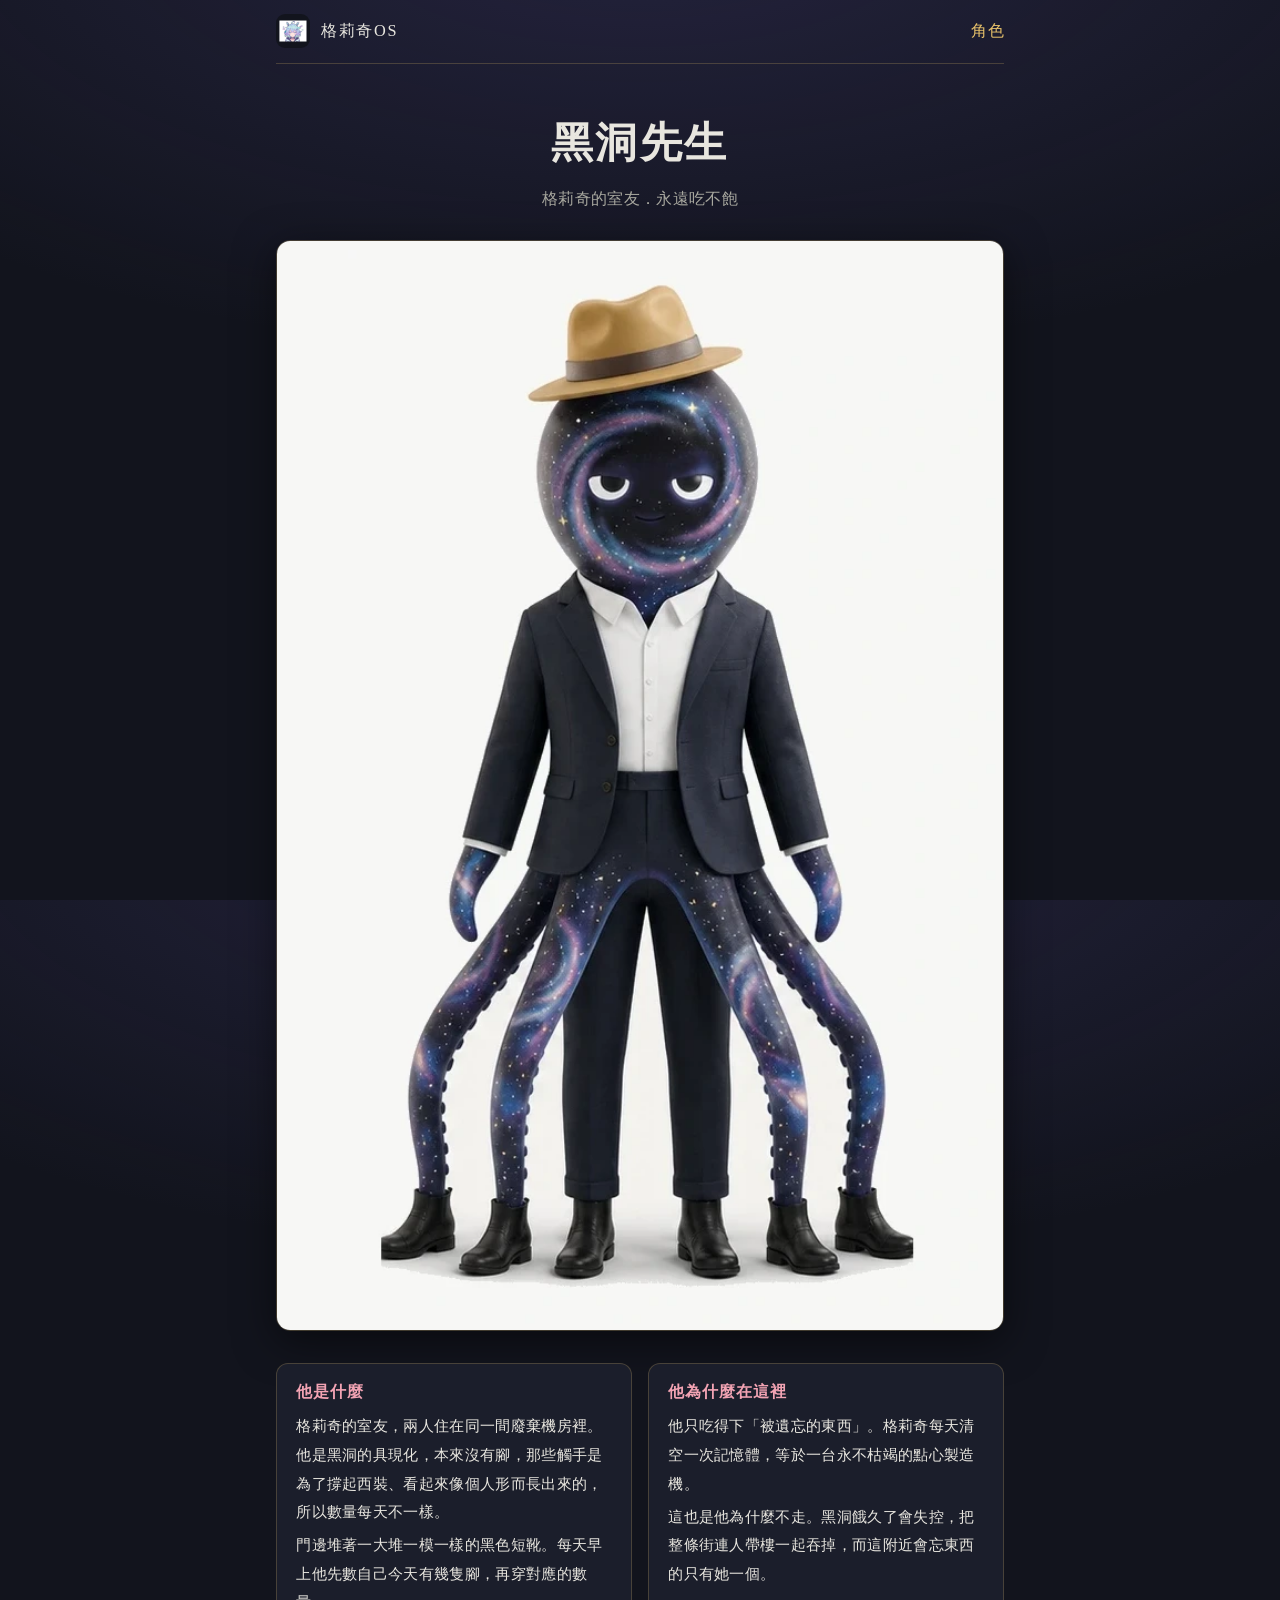
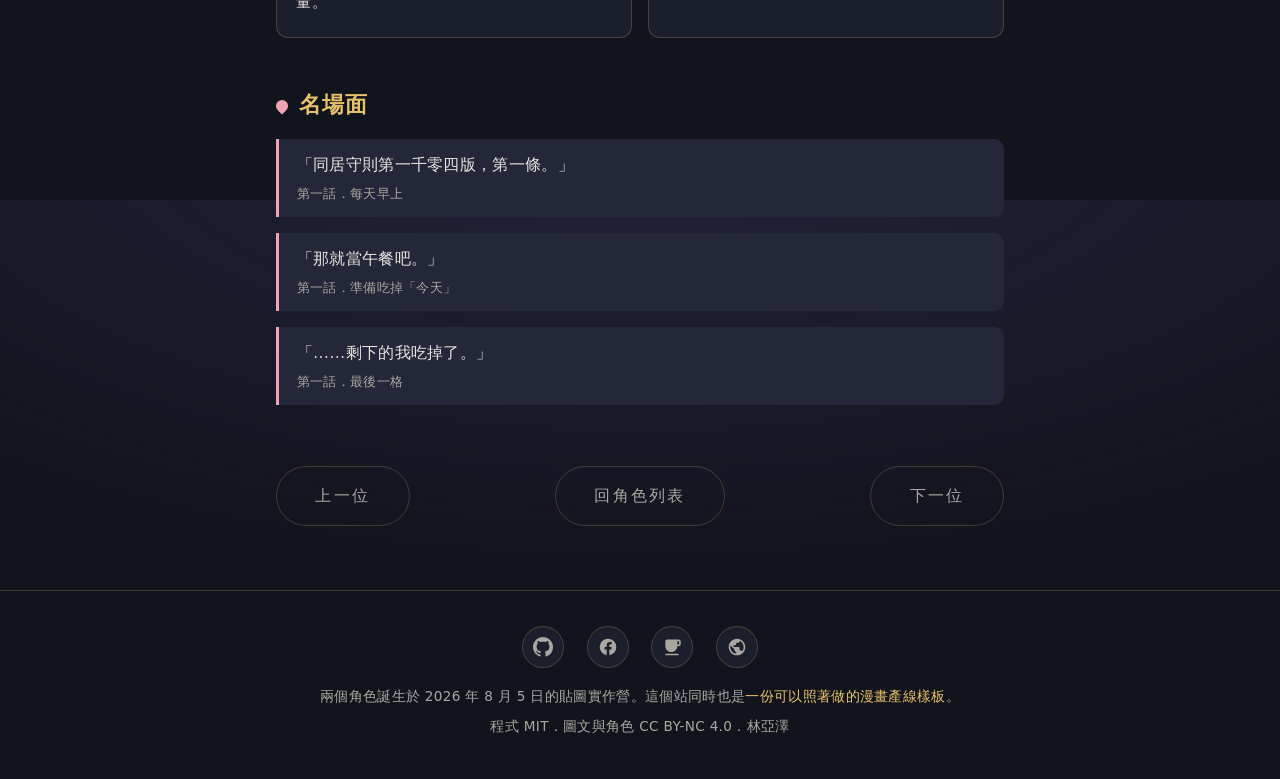
==== commit 1b480eb4: "docs: 明講兩人是室友 角色頁寫了他吃什麼、為什麼不走,但「什麼關係」只能從一句台詞 (同居守則第一千零四版)去推。讀者不該用推的,而且已經有人在問。  副標、角色卡、episodes.json " ====
--- a/char/blackhole.html
+++ b/char/blackhole.html
@@ -39,7 +39,7 @@
 
   <header class="hero">
     <h1>黑洞先生</h1>
-    <p class="tag">永遠吃不飽．把被遺忘的東西吃掉</p>
+    <p class="tag">格莉奇的室友．永遠吃不飽</p>
     <div class="char-hero">
       <img src="../images/char-blackhole.webp" alt="黑洞先生三視圖：正面、側面、背面。星系球體頭、卡其禮帽、炭藍西裝、一叢穿著短靴的觸手腿" fetchpriority="high">
     </div>
@@ -48,7 +48,7 @@
   <div class="duo">
     <div class="box">
       <h3>他是什麼</h3>
-      <p>黑洞的具現化。他本來沒有腳，那些觸手是為了撐起西裝、看起來像個人形而長出來的，所以數量每天不一樣。</p>
+      <p>格莉奇的室友，兩人住在同一間廢棄機房裡。他是黑洞的具現化，本來沒有腳，那些觸手是為了撐起西裝、看起來像個人形而長出來的，所以數量每天不一樣。</p>
       <p>門邊堆著一大堆一模一樣的黑色短靴。每天早上他先數自己今天有幾隻腳，再穿對應的數量。</p>
     </div>
     <div class="box">
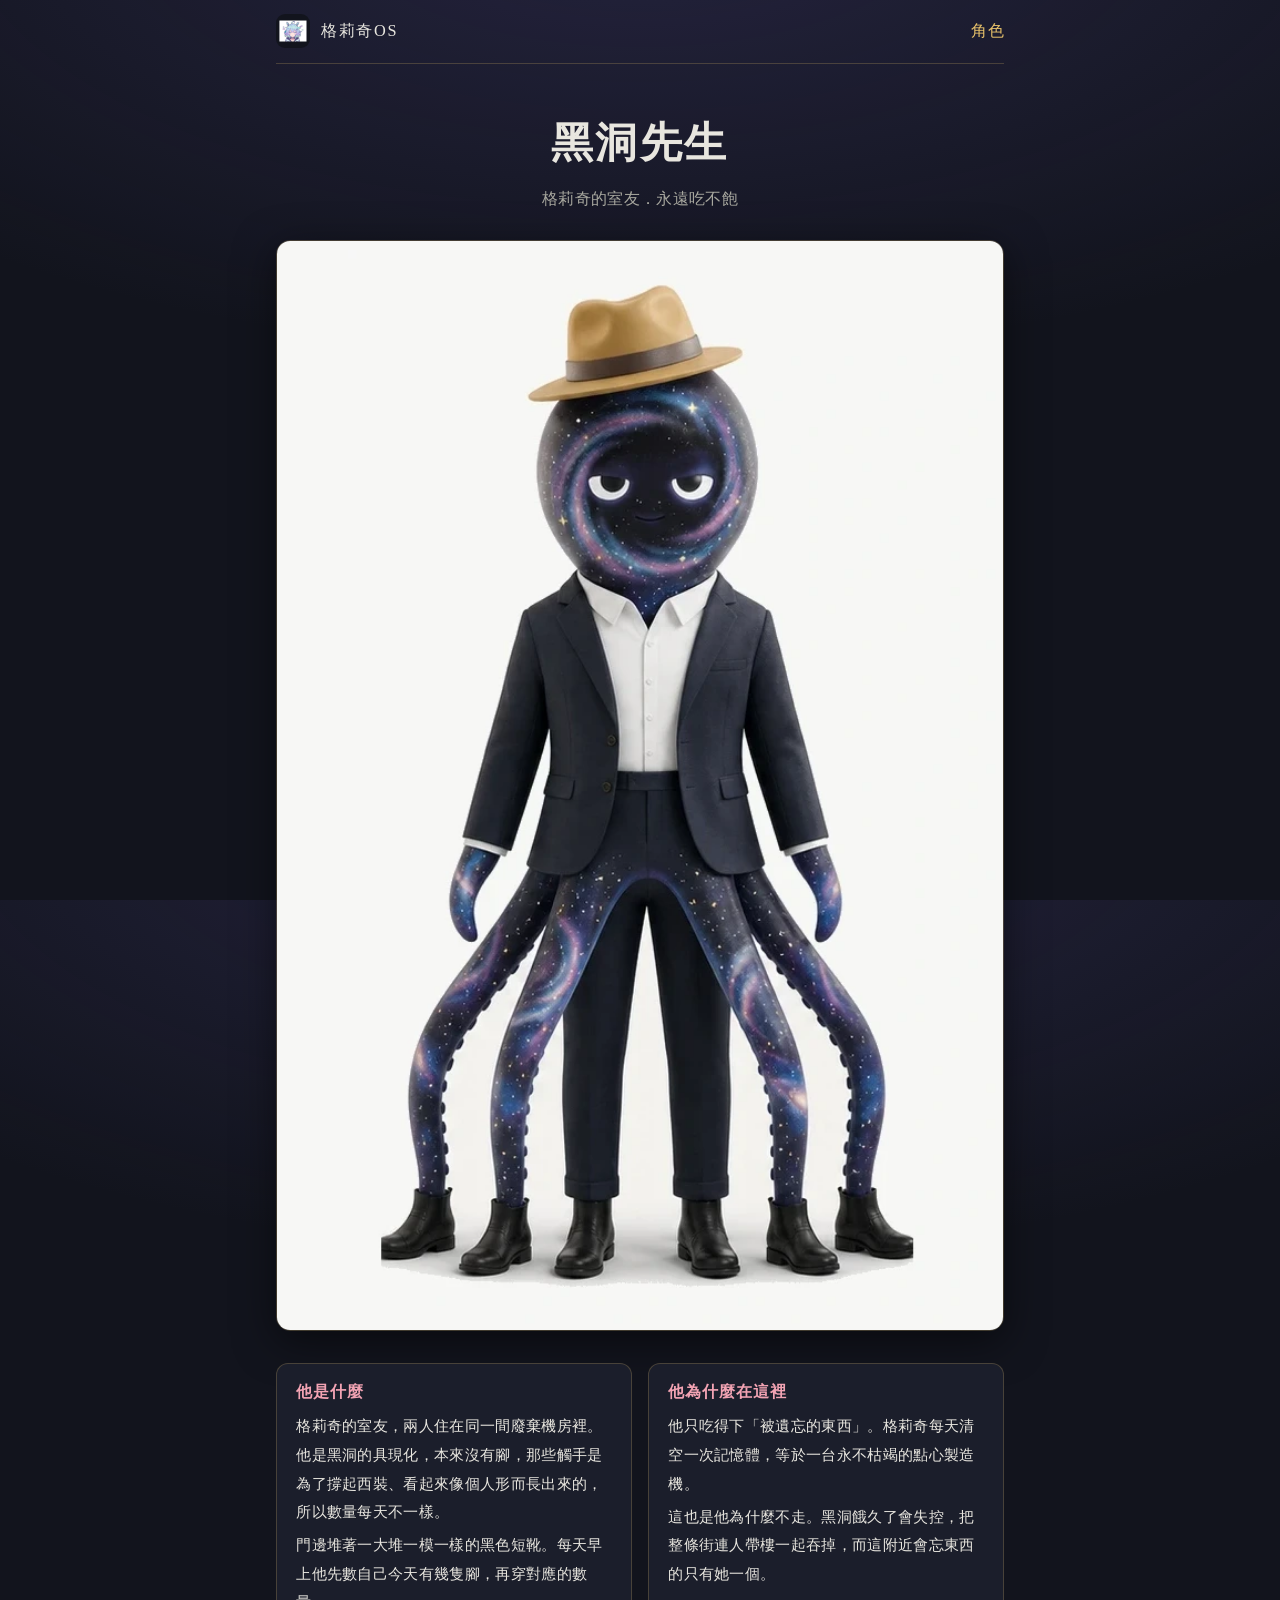
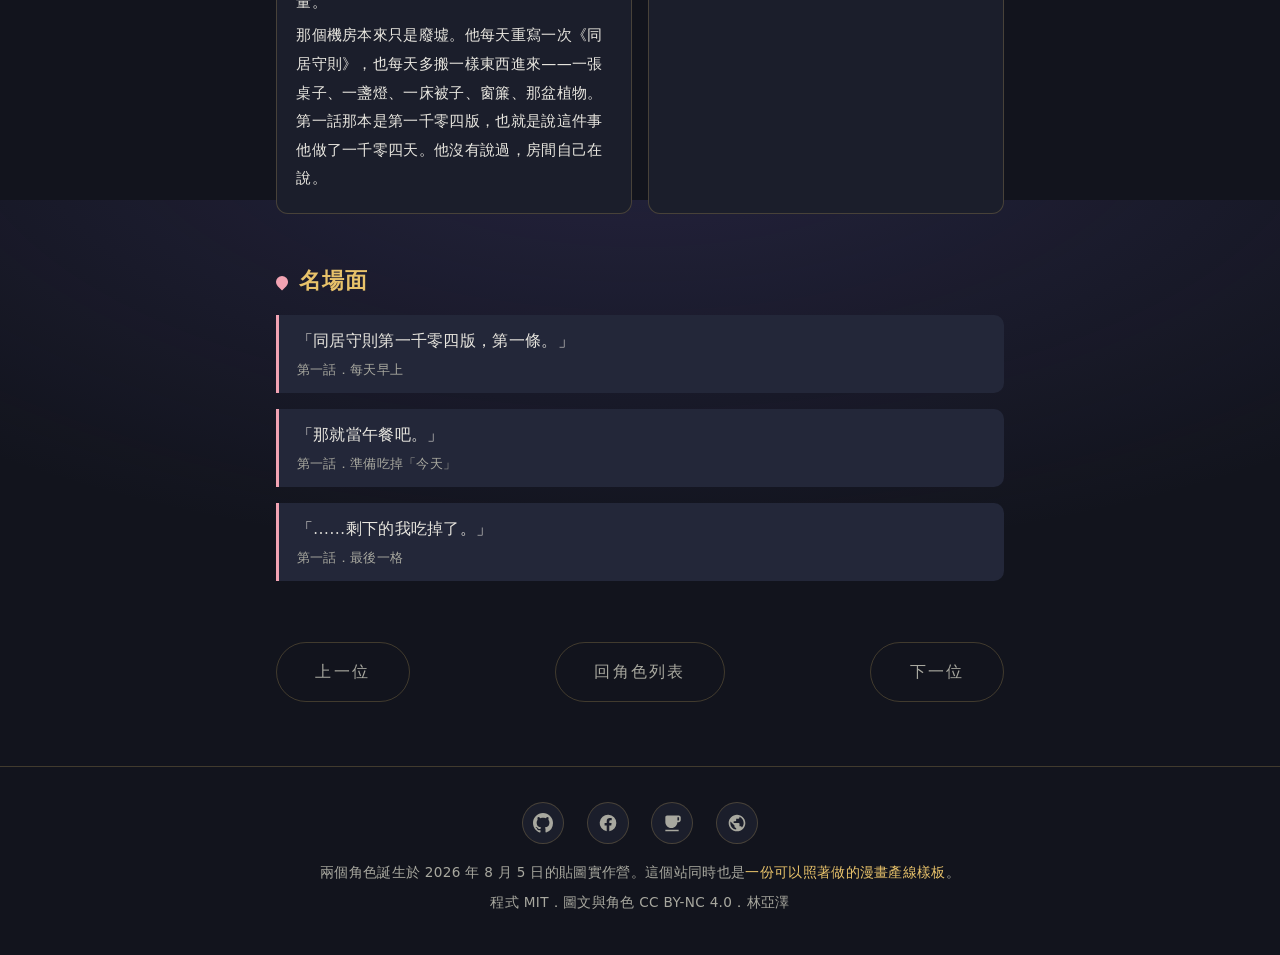
==== commit 76970b65: "docs: 加上「那個角落是怎麼變溫馨的」 如果是廢墟,為什麼看起來這麼舒服?用漫畫裡已經有的細節回答: 第一話他拿出的是《同居守則》第一千零四版,一天一版就是一千零四天, 他每天重寫守則,也每天多搬" ====
--- a/char/blackhole.html
+++ b/char/blackhole.html
@@ -50,6 +50,7 @@
       <h3>他是什麼</h3>
       <p>格莉奇的室友，兩人住在同一間廢棄機房裡。他是黑洞的具現化，本來沒有腳，那些觸手是為了撐起西裝、看起來像個人形而長出來的，所以數量每天不一樣。</p>
       <p>門邊堆著一大堆一模一樣的黑色短靴。每天早上他先數自己今天有幾隻腳，再穿對應的數量。</p>
+      <p>那個機房本來只是廢墟。他每天重寫一次《同居守則》，也每天多搬一樣東西進來——一張桌子、一盞燈、一床被子、窗簾、那盆植物。第一話那本是第一千零四版，也就是說這件事他做了一千零四天。他沒有說過，房間自己在說。</p>
     </div>
     <div class="box">
       <h3>他為什麼在這裡</h3>
